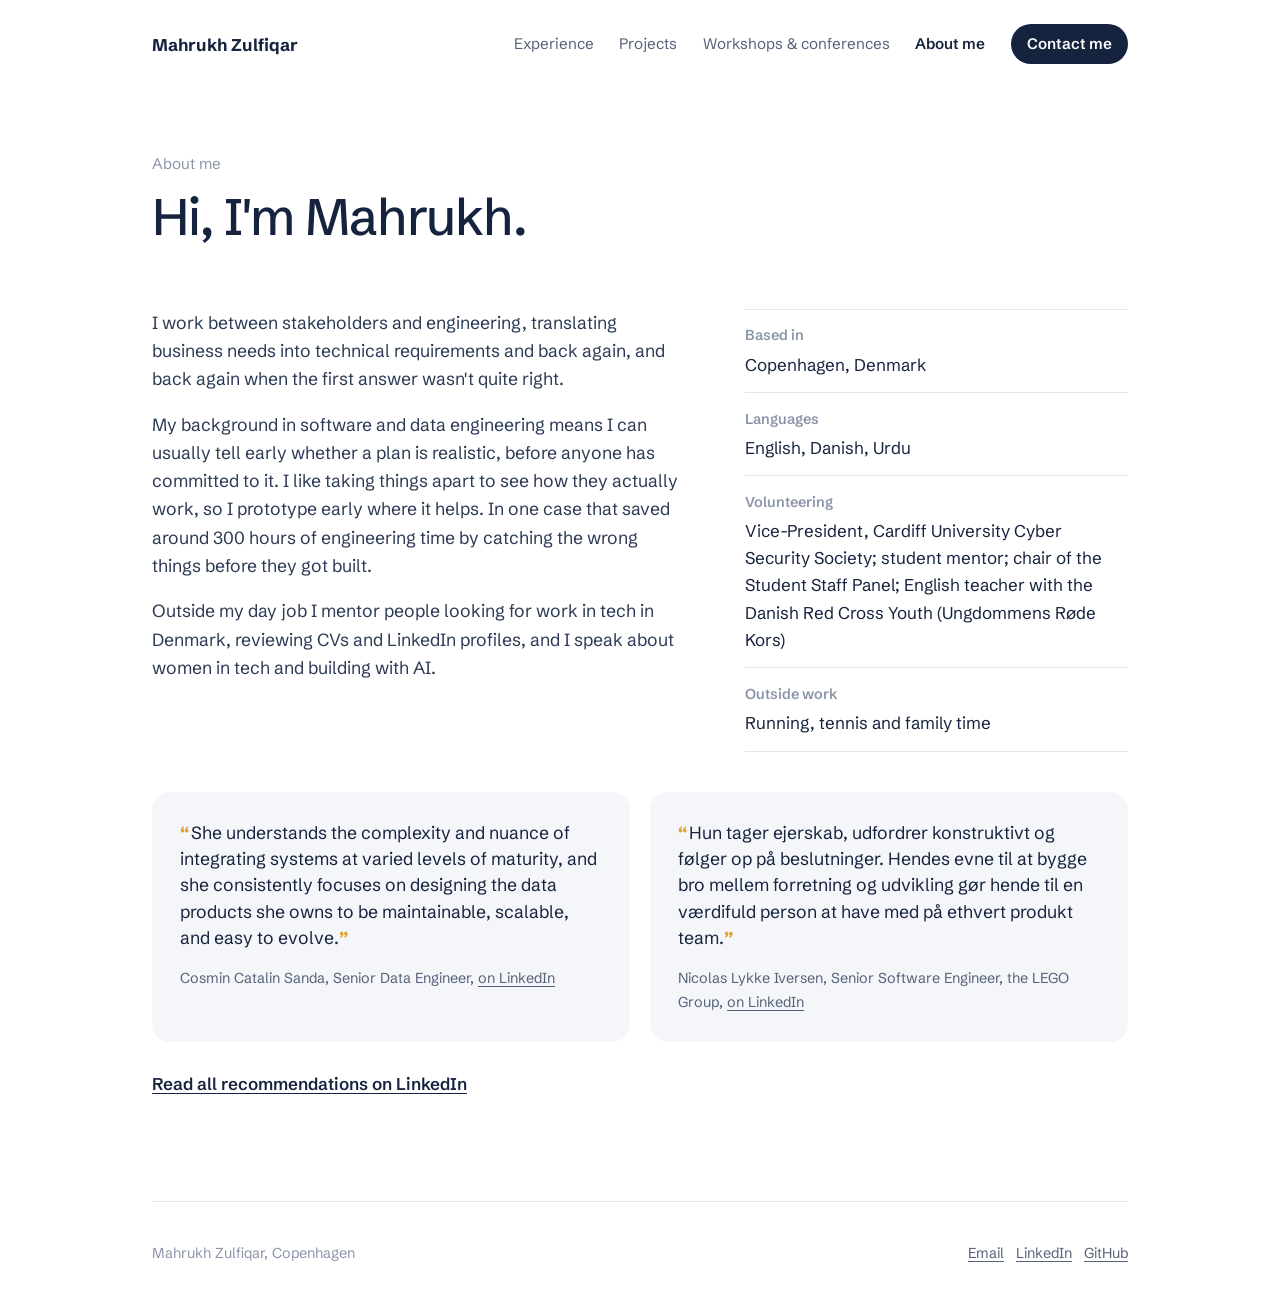
==== about.html @ 2081318f "Add photo, CV, career-ops-dk case study, About me updates" ====
<!DOCTYPE html>
<html lang="en">
<head>
<meta charset="utf-8">
<meta name="viewport" content="width=device-width, initial-scale=1">
<title>About me, Mahrukh Zulfiqar</title>
<meta name="description" content="About Mahrukh Zulfiqar, product manager in Copenhagen.">
<link rel="preconnect" href="https://fonts.googleapis.com">
<link rel="preconnect" href="https://fonts.gstatic.com" crossorigin>
<link href="https://fonts.googleapis.com/css2?family=Schibsted+Grotesk:wght@400;500;600;700&display=swap" rel="stylesheet">
<link rel="stylesheet" href="style.css?v=14">
</head>
<body>
<div class="wrap">
<header class="site-head">
  <a class="name" href="index.html">Mahrukh Zulfiqar</a>
  <nav aria-label="Main">
    <a href="index.html#experience">Experience</a>
    <a href="index.html#projects">Projects</a>
    <a href="index.html#conferences">Workshops &amp; conferences</a>
    <a href="about.html" aria-current="page">About me</a>
    <a class="pill" href="index.html#contact">Contact me</a>
  </nav>
</header>
<main>
<div class="page-head">
  <p class="label">About me</p>
  <h1>Hi, I'm Mahrukh.</h1>
</div>
<section aria-label="About me" style="padding-top:1rem">
  <div class="about">
    <div class="about-main">
      <p>I work between stakeholders and engineering, translating business needs into technical requirements and back again, and back again when the first answer wasn't quite right.</p>
      <p>My background in software and data engineering means I can usually tell early whether a plan is realistic, before anyone has committed to it. I like taking things apart to see how they actually work, so I prototype early where it helps. In one case that saved around 300 hours of engineering time by catching the wrong things before they got built.</p>
      <p>Outside my day job I mentor people looking for work in tech in Denmark, reviewing CVs and LinkedIn profiles, and I speak about women in tech and building with AI.</p>
    </div>
    <dl class="about-facts">
      <div><dt>Based in</dt><dd>Copenhagen, Denmark</dd></div>
      <div><dt>Languages</dt><dd>English, Danish, Urdu</dd></div>
      <div><dt>Volunteering</dt><dd>Vice-President, Cardiff University Cyber Security Society; student mentor; chair of the Student Staff Panel; English teacher with the Danish Red Cross Youth (Ungdommens Røde Kors)</dd></div>
      <div><dt>Outside work</dt><dd>Running, tennis and family time</dd></div>
    </dl>
  </div>
  <div class="quotes">
    <figure>
      <blockquote>She understands the complexity and nuance of integrating systems at varied levels of maturity, and she consistently focuses on designing the data products she owns to be maintainable, scalable, and easy to evolve.</blockquote>
      <figcaption>Cosmin Catalin Sanda, Senior Data Engineer, <a href="https://www.linkedin.com/in/mahrukhzulfiqar/details/recommendations/">on LinkedIn</a></figcaption>
    </figure>
    <figure>
      <blockquote lang="da">Hun tager ejerskab, udfordrer konstruktivt og følger op på beslutninger. Hendes evne til at bygge bro mellem forretning og udvikling gør hende til en værdifuld person at have med på ethvert produkt team.</blockquote>
      <figcaption>Nicolas Lykke Iversen, Senior Software Engineer, the LEGO Group, <a href="https://www.linkedin.com/in/mahrukhzulfiqar/details/recommendations/">on LinkedIn</a></figcaption>
    </figure>
    <p class="all-recs"><a href="https://www.linkedin.com/in/mahrukhzulfiqar/details/recommendations/">Read all recommendations on LinkedIn</a></p>
  </div>
</section>

</main>
<footer class="site-foot">
  <p>Mahrukh Zulfiqar, Copenhagen</p>
  <p><a href="mailto:mahrukzulfiqar@gmail.com">Email</a> &nbsp; <a href="https://www.linkedin.com/in/mahrukhzulfiqar/">LinkedIn</a> &nbsp; <a href="https://github.com/mahrukhzulfiqar">GitHub</a></p>
</footer>
</div>
</body>
</html>
---- style.css ----
/* Mahrukh Zulfiqar portfolio, v4: editorial, white, navy ink, amber only for live energy data */
:root {
  --ink: #16233f;
  --ink-soft: #55617a;
  --ink-faint: #8a94a8;
  --bg: #ffffff;
  --tint: #f4f6f9;
  --line: #e3e7ee;
  --amber: #e3a12f;
  --night: #b9c9d8;
  --measure: 38rem;
  --font: "Schibsted Grotesk", "Helvetica Neue", Arial, sans-serif;
}
* { box-sizing: border-box; }
html { -webkit-text-size-adjust: 100%; scroll-behavior: smooth; }
@media (prefers-reduced-motion: reduce) { html { scroll-behavior: auto; } }
body { margin: 0; background: var(--bg); color: var(--ink); font-family: var(--font); font-size: 1.0625rem; line-height: 1.6; }
a { color: var(--ink); text-decoration-thickness: 1px; text-underline-offset: 0.2em; }
a:hover { text-decoration-thickness: 2px; }
a:focus-visible { outline: 3px solid var(--amber); outline-offset: 3px; border-radius: 4px; }
h1, h2, h3 { letter-spacing: -0.02em; font-weight: 600; }
.wrap { max-width: 64rem; margin: 0 auto; padding: 0 1.5rem; }

/* live grid ticker */
.ticker { background: var(--ink); color: #dfe6ef; font-size: 0.82rem; }
.ticker .wrap { max-width: none; display: flex; justify-content: center; gap: 2rem; align-items: center; min-height: 2.25rem; overflow-x: auto; white-space: nowrap; scrollbar-width: none; }
.ticker .wrap::-webkit-scrollbar { display: none; }
.ticker .live-tag { display: inline-flex; align-items: center; gap: 0.45rem; font-weight: 700; color: #fff; }
.ticker .dot { width: 7px; height: 7px; border-radius: 50%; background: var(--amber); }
.ticker b { color: #fff; font-weight: 700; }
.ticker .hl { color: var(--amber); font-weight: 700; }
.ticker a { color: #dfe6ef; }
@media (prefers-reduced-motion: no-preference) {
  .ticker .dot { animation: pulse 2.4s ease-in-out infinite; }
  @keyframes pulse { 0%, 100% { opacity: 1; } 50% { opacity: 0.3; } }
}

/* header */
.site-head { display: flex; justify-content: space-between; align-items: center; padding: 1.5rem 0; gap: 1rem; flex-wrap: wrap; }
.site-head .name { font-weight: 700; text-decoration: none; }
.site-head nav { display: flex; align-items: center; gap: 1.6rem; font-size: 0.95rem; flex-wrap: wrap; }
.site-head nav a { text-decoration: none; color: var(--ink-soft); }
.site-head nav a:hover, .site-head nav a[aria-current="page"] { color: var(--ink); }
.site-head nav a[aria-current="page"] { font-weight: 600; }
.pill { background: var(--ink); color: #fff !important; padding: 0.5rem 1rem; border-radius: 999px; font-weight: 600; }
.pill:hover { background: #24365c; }

/* intro (home) */
.intro { display: grid; grid-template-columns: minmax(0, 1fr) 15rem; gap: 4rem; align-items: center; padding: 4.5rem 0 4rem; }
.intro h1 { font-size: clamp(2.1rem, 4.6vw, 3.1rem); line-height: 1.15; margin: 0 0 1.25rem; font-weight: 500; }
.intro h1 strong { font-weight: 700; }
.intro p { color: var(--ink-soft); font-size: 1.2rem; max-width: var(--measure); margin: 0 0 1rem; }
.social { display: flex; gap: 1.25rem; margin-top: 1.5rem; font-size: 0.95rem; }
.portrait { width: 15rem; aspect-ratio: 4 / 5; border-radius: 18px; overflow: hidden; background: var(--tint); display: grid; place-items: center; }
.portrait img { width: 100%; height: 100%; object-fit: cover; object-position: 50% 30%; display: block; }
.portrait .initials { font-size: 3.5rem; font-weight: 700; color: var(--ink-faint); letter-spacing: 0.02em; }

/* page head */
.page-head { padding: 4rem 0 2rem; max-width: 44rem; }
.page-head .label { color: var(--ink-faint); font-size: 0.95rem; margin: 0 0 0.75rem; }
.page-head h1 { font-size: clamp(2.2rem, 5vw, 3.2rem); line-height: 1.1; margin: 0 0 1rem; font-weight: 500; }
.page-head p { color: var(--ink-soft); font-size: 1.15rem; margin: 0; }

/* section */
section { padding: 3.5rem 0; }
.section-title { display: flex; justify-content: space-between; align-items: baseline; gap: 1rem; margin-bottom: 1rem; }
.section-title h2 { font-size: 1.5rem; margin: 0; font-weight: 600; }
.section-title a { font-size: 0.95rem; color: var(--ink-soft); }

/* story list (Lorenzo-style) */
.stories { list-style: none; margin: 0; padding: 0; border-top: 1px solid var(--line); }
.story { border-bottom: 1px solid var(--line); }
.story > a, .story > div { display: grid; grid-template-columns: minmax(0, 1fr) 13rem; gap: 2rem; padding: 2rem 0; text-decoration: none; }
.story .meta { color: var(--ink-faint); font-size: 0.9rem; margin: 0 0 0.4rem; }
.story h3 { font-size: clamp(1.4rem, 2.6vw, 1.85rem); line-height: 1.2; margin: 0 0 0.6rem; font-weight: 600; }
.story p { color: var(--ink-soft); margin: 0; max-width: 40rem; }
.story .side { display: flex; flex-direction: column; justify-content: space-between; align-items: flex-end; text-align: right; font-size: 0.9rem; color: var(--ink-faint); gap: 1rem; }
.story .go { color: var(--ink); font-weight: 600; }
.story > a:hover h3 { text-decoration: underline; text-decoration-thickness: 2px; text-underline-offset: 0.18em; }
.story .tag { display: inline-block; font-size: 0.8rem; font-weight: 700; padding: 0.15rem 0.6rem; border-radius: 999px; background: #e3f2e5; color: #1d5a2a; }
.story .tag.soon { background: var(--tint); color: var(--ink-soft); }

/* index columns (Schaffner-style) */
.index { display: grid; grid-template-columns: repeat(3, minmax(0, 1fr)); gap: 2.5rem; border-top: 1px solid var(--line); padding-top: 2rem; }
.index h2 { font-size: 0.95rem; font-weight: 700; margin: 0 0 0.75rem; letter-spacing: 0; }
.index ul { list-style: none; margin: 0; padding: 0; }
.index li { margin: 0 0 0.6rem; line-height: 1.4; }
.index li span { display: block; color: var(--ink-faint); font-size: 0.9rem; }

/* feature image */
.shot { margin: 0 0 1rem; background: var(--tint); border-radius: 18px; padding: 2.5rem 2.5rem 0; overflow: hidden; }
.shot img { width: 100%; max-width: 46rem; margin: 0 auto; display: block; border-radius: 10px 10px 0 0; box-shadow: 0 20px 50px -25px rgba(22, 35, 63, 0.5); }

/* workshop numbers */
.numbers { display: grid; grid-template-columns: repeat(3, minmax(0, 1fr)); border-top: 1px solid var(--line); border-bottom: 1px solid var(--line); margin: 0 0 2.5rem; }
.numbers div { padding: 1.5rem 0; }
.numbers div + div { border-left: 1px solid var(--line); padding-left: 1.5rem; }
.numbers strong { display: block; font-size: clamp(1.8rem, 4vw, 2.6rem); font-weight: 600; letter-spacing: -0.02em; line-height: 1.1; }
.numbers span { color: var(--ink-soft); font-size: 0.95rem; }

/* definition rows */
.rows { margin: 0; border-top: 1px solid var(--line); }
.rows > div { display: grid; grid-template-columns: 13rem minmax(0, 1fr); gap: 2rem; padding: 1.25rem 0; border-bottom: 1px solid var(--line); }
.rows dt { font-weight: 600; }
.rows dd { margin: 0; color: var(--ink-soft); max-width: 40rem; }

/* principles */
.principles { list-style: none; margin: 0; padding: 0; border-top: 1px solid var(--line); counter-reset: none; }
.principles li { display: grid; grid-template-columns: 13rem minmax(0, 1fr); gap: 2rem; padding: 1.75rem 0; border-bottom: 1px solid var(--line); }
.principles h3 { font-size: 1.2rem; margin: 0; line-height: 1.3; }
.principles p { margin: 0; color: var(--ink-soft); max-width: 40rem; }

/* buttons */
.btns { display: flex; flex-wrap: wrap; gap: 0.75rem; margin-top: 1.75rem; }
.btn { display: inline-block; padding: 0.7rem 1.2rem; border-radius: 999px; border: 1.5px solid var(--ink); text-decoration: none; font-weight: 600; font-size: 0.95rem; }
.btn.primary { background: var(--ink); color: #fff; }
.btn:hover { background: var(--ink); color: #fff; }
.btn.primary:hover { background: #24365c; }

/* closing contact */
.closing { background: var(--tint); border-radius: 24px; padding: 3.5rem; margin: 2rem 0 0; }
.closing h2 { font-size: clamp(1.8rem, 4vw, 2.6rem); line-height: 1.15; margin: 0 0 0.75rem; font-weight: 500; max-width: 20ch; }
.closing p { color: var(--ink-soft); margin: 0; max-width: var(--measure); font-size: 1.1rem; }

/* contact page */
.contact-list { list-style: none; margin: 0; padding: 0; border-top: 1px solid var(--line); }
.contact-list li a { display: flex; justify-content: space-between; align-items: baseline; gap: 1rem; padding: 1.5rem 0; border-bottom: 1px solid var(--line); text-decoration: none; }
.contact-list strong { font-size: clamp(1.4rem, 3vw, 2rem); font-weight: 600; letter-spacing: -0.02em; }
.contact-list span { color: var(--ink-soft); }
.contact-list li a:hover strong { text-decoration: underline; text-decoration-thickness: 2px; text-underline-offset: 0.18em; }

/* article (case study) */
.article { max-width: 42rem; }
.article h2 { font-size: 1.45rem; margin: 3rem 0 0.75rem; }
.article p, .article li { color: #2c3a55; }
.article blockquote { margin: 1.5rem 0; padding: 0.25rem 0 0.25rem 1.25rem; border-left: 3px solid var(--amber); }
.article table { border-collapse: collapse; width: 100%; font-size: 0.95rem; margin: 1rem 0; }
.article th, .article td { text-align: left; vertical-align: top; padding: 0.7rem 0.75rem 0.7rem 0; border-bottom: 1px solid var(--line); }
figure { margin: 1.5rem 0; }
figcaption { font-size: 0.85rem; color: var(--ink-faint); margin-top: 0.5rem; }
.day svg { width: 100%; height: auto; display: block; }
.wide { max-width: 46rem; }

.site-foot { display: flex; justify-content: space-between; gap: 1rem; flex-wrap: wrap; padding: 2.5rem 0 3rem; margin-top: 3rem; border-top: 1px solid var(--line); color: var(--ink-faint); font-size: 0.9rem; }
.site-foot p { margin: 0; }
.site-foot a { color: var(--ink-soft); }

@media (max-width: 52rem) {
  .intro { grid-template-columns: 1fr; gap: 2rem; padding: 2.5rem 0 2.5rem; }
  .portrait { width: 9rem; order: -1; }
  .story > a, .story > div { grid-template-columns: 1fr; gap: 0.75rem; }
  .story .side { flex-direction: row; align-items: center; text-align: left; justify-content: flex-start; gap: 1.5rem; }
  .index { grid-template-columns: 1fr; gap: 1.75rem; }
  .rows > div, .principles li { grid-template-columns: 1fr; gap: 0.35rem; }
  .numbers { grid-template-columns: 1fr; }
  .numbers div + div { border-left: 0; border-top: 1px solid var(--line); padding-left: 0; }
  .closing { padding: 2rem 1.5rem; }
  .shot { padding: 1.25rem 1.25rem 0; }
}
.links { display: flex; flex-wrap: wrap; gap: 0.75rem; margin: 1.5rem 0; }
.article .sub { color: var(--ink-soft); font-size: 1.15rem; }
.article h1 { font-size: clamp(2rem, 5vw, 3rem); line-height: 1.1; margin: 0 0 1rem; font-weight: 500; }
.back { font-size: 0.95rem; color: var(--ink-soft); }

@media (max-width: 70rem) { .ticker .wrap { justify-content: flex-start; } }
.numbers + .rows { border-top: 0; }

/* CV timeline */
.cv { list-style: none; margin: 0; padding: 0; }
.cv > li { display: grid; grid-template-columns: 10rem minmax(0, 1fr); gap: 2.5rem; }
.cv .when { padding-top: 0.15rem; text-align: right; color: var(--ink-soft); font-weight: 600; font-size: 0.95rem; line-height: 1.4; }
.cv .when span { display: block; font-weight: 400; color: var(--ink-faint); font-size: 0.85rem; }
.cv .what { position: relative; border-left: 2px solid var(--line); padding: 0 0 2.5rem 2rem; }
.cv > li:last-child .what { padding-bottom: 0.5rem; }
.cv .what::before { content: ""; position: absolute; left: -7px; top: 0.45rem; width: 12px; height: 12px; border-radius: 50%; background: var(--bg); border: 2px solid var(--ink); }
.cv > li.now .what::before { background: var(--amber); border-color: var(--amber); }
.cv h3 { font-size: 1.25rem; margin: 0; line-height: 1.3; }
.cv .org { color: var(--ink-soft); margin: 0.1rem 0 0.6rem; }
.cv ul { margin: 0; padding-left: 1.1rem; color: #2c3a55; max-width: 42rem; }
.cv ul li { margin-bottom: 0.35rem; }
.cv .note { font-size: 0.95rem; color: var(--ink-soft); margin: 0 0 0.6rem; font-style: italic; }
.cv-sub { font-size: 1.05rem; font-weight: 700; margin: 2.5rem 0 1.25rem; }
@media (max-width: 52rem) {
  .cv > li { grid-template-columns: 1fr; gap: 0.35rem; }
  .cv .when { text-align: left; }
  .cv .what { padding-bottom: 2rem; }
}
section[id] { scroll-margin-top: 1rem; }
.lead-sm { color: var(--ink-soft); max-width: var(--measure); margin: -0.25rem 0 1.75rem; }

/* Earlier work card (homepage) */
.earlier { display: grid; grid-template-columns: minmax(0, 0.9fr) minmax(0, 1.4fr); gap: 2.5rem; align-items: center; margin-top: 2.5rem; padding: 2.5rem; border-radius: 24px; background: var(--tint); text-decoration: none; transition: background 0.2s; }
.earlier:hover { background: #edf0f5; }
.earlier-label { color: var(--ink-soft); margin: 0 0 0.6rem; font-size: 1.05rem; }
.earlier h3 { font-size: clamp(1.5rem, 2.8vw, 2.1rem); line-height: 1.15; margin: 0 0 0.75rem; font-weight: 600; letter-spacing: -0.025em; }
.earlier p { color: var(--ink-soft); margin: 0 0 1.25rem; max-width: 26rem; }
.earlier-go { font-weight: 600; }
.earlier:hover .earlier-go { text-decoration: underline; text-decoration-thickness: 2px; text-underline-offset: 0.2em; }
.earlier-art { display: grid; grid-template-columns: repeat(3, minmax(0, 1fr)); gap: 1rem; }
.earlier-art div { transform: rotate(-2deg); }
.earlier-art div:nth-child(2) { transform: translateY(-0.75rem) rotate(1.5deg); }
.earlier-art div:nth-child(3) { transform: rotate(-1deg); }
.earlier-art svg { width: 100%; height: auto; display: block; filter: drop-shadow(0 12px 20px rgba(22, 35, 63, 0.12)); font-family: var(--font); }
@media (prefers-reduced-motion: reduce) { .earlier { transition: none; } }
@media (max-width: 52rem) {
  .earlier { grid-template-columns: 1fr; padding: 1.75rem; }
}
.stack { display: flex; flex-wrap: wrap; gap: 0.4rem; margin-top: 0.75rem; padding: 0; list-style: none; }
.stack li { font-size: 0.8rem; padding: 0.15rem 0.6rem; border-radius: 999px; background: var(--tint); color: var(--ink-soft); }

/* About me */
.about { display: grid; grid-template-columns: minmax(0, 1.4fr) minmax(0, 1fr); gap: 3.5rem; }
.about-main p { margin: 0 0 1.1rem; color: #2c3a55; max-width: var(--measure); font-size: 1.1rem; }
.about-facts { margin: 0; border-top: 1px solid var(--line); }
.about-facts > div { padding: 0.9rem 0; border-bottom: 1px solid var(--line); }
.about-facts dt { font-weight: 600; font-size: 0.9rem; color: var(--ink-faint); }
.about-facts dd { margin: 0.2rem 0 0; }
.quotes { display: grid; grid-template-columns: repeat(2, minmax(0, 1fr)); gap: 1.25rem; margin-top: 2.5rem; }
.quotes figure { margin: 0; background: var(--tint); border-radius: 18px; padding: 1.75rem; }
.quotes blockquote { margin: 0 0 1rem; font-size: 1.1rem; line-height: 1.5; }
.quotes blockquote::before { content: "\201C"; color: var(--amber); font-weight: 700; margin-right: 0.1em; }
.quotes blockquote::after { content: "\201D"; color: var(--amber); font-weight: 700; }
.quotes figcaption { color: var(--ink-soft); font-size: 0.9rem; margin: 0; }

/* certifications */
.certs { list-style: none; margin: 0; padding: 0; display: grid; grid-template-columns: repeat(2, minmax(0, 1fr)); gap: 0 2.5rem; border-top: 1px solid var(--line); }
.certs li { padding: 1.1rem 0; border-bottom: 1px solid var(--line); }
.certs strong { display: block; font-weight: 600; }
.certs span { color: var(--ink-faint); font-size: 0.9rem; }

/* rich story (workshop inside conferences) */
.story-rich > div { cursor: default; }
.questions { margin: 1rem 0; padding-left: 1.1rem; color: #2c3a55; }
.questions li { margin-bottom: 0.3rem; }
.mini-numbers { display: flex; flex-wrap: wrap; gap: 2.5rem; margin: 1.25rem 0; }
.mini-numbers strong { display: block; font-size: 1.6rem; font-weight: 600; letter-spacing: -0.02em; line-height: 1.1; }
.mini-numbers span { color: var(--ink-faint); font-size: 0.9rem; }
.story-rich .btns { margin-top: 1.25rem; }

@media (max-width: 52rem) {
  .about, .quotes, .certs { grid-template-columns: 1fr; }
  .about { gap: 2rem; }
}

/* smaller contact and earlier-work boxes */
.closing { padding: 2rem 2.25rem; border-radius: 18px; }
.closing h2 { font-size: 1.5rem; margin-bottom: 0.5rem; }
.contact-list li a { padding: 0.85rem 0; }
.contact-list strong { font-size: 1.1rem; }
.contact-list span { font-size: 0.95rem; }
.earlier { padding: 1.5rem 1.75rem; gap: 2rem; margin-top: 2rem; border-radius: 18px; grid-template-columns: minmax(0, 1fr) minmax(0, 1.1fr); }
.earlier-label { font-size: 0.9rem; margin-bottom: 0.35rem; }
.earlier h3 { font-size: 1.3rem; margin-bottom: 0.4rem; }
.earlier p { font-size: 0.95rem; margin-bottom: 0.75rem; }
.earlier-go { font-size: 0.95rem; }
.earlier-art { gap: 0.6rem; max-width: 26rem; justify-self: end; }

/* company badges / logos */
.role-head { display: flex; gap: 0.9rem; align-items: center; margin-bottom: 0.6rem; }
.role-head .org { margin: 0.05rem 0 0; }
.logo { position: relative; flex: none; width: 2.75rem; height: 2.75rem; border-radius: 10px; background: var(--tint); border: 1px solid var(--line); display: grid; place-items: center; overflow: hidden; }
.logo img { position: absolute; inset: 0; width: 100%; height: 100%; object-fit: contain; padding: 0.3rem; background: #fff; }
.logo-txt { font-size: 0.6rem; font-weight: 700; color: var(--ink-soft); text-align: center; line-height: 1.1; padding: 0 0.15rem; }
.certs li { display: flex; gap: 0.9rem; align-items: center; }

/* case study (Lorenzo-style) */
.cs { padding-top: 2.5rem; }
.cs .meta-line { color: var(--ink-faint); margin: 1.5rem 0 0.5rem; }
.cs h1 { font-size: clamp(2.2rem, 5vw, 3.2rem); line-height: 1.08; margin: 0 0 0.75rem; font-weight: 600; letter-spacing: -0.03em; }
.cs .sub { font-size: 1.25rem; color: var(--ink-soft); margin: 0 0 1.5rem; }
.cs-meta { display: flex; flex-wrap: wrap; gap: 0.5rem 2.5rem; margin: 0 0 0.5rem; padding: 1rem 0; border-top: 1px solid var(--line); border-bottom: 1px solid var(--line); }
.cs-meta dt { font-size: 0.85rem; color: var(--ink-faint); }
.cs-meta dd { margin: 0; font-weight: 600; }
.cs h2 { font-size: 1.6rem; margin: 3.25rem 0 0.9rem; font-weight: 600; letter-spacing: -0.02em; }
.cs h3 { font-size: 1.2rem; margin: 2rem 0 0.6rem; }
.cs p, .cs li { font-size: 1.06rem; line-height: 1.7; }
.cs ul { padding-left: 1.2rem; }
.cs li { margin-bottom: 0.45rem; }
.cs table td:first-child { font-weight: 600; width: 34%; }
.chosen { display: inline-block; margin-top: 0.35rem; font-size: 0.75rem; font-weight: 700; padding: 0.1rem 0.55rem; border-radius: 999px; background: #e3f2e5; color: #1d5a2a; }
.note-small { font-size: 0.95rem !important; color: var(--ink-soft) !important; }
.related { list-style: none; padding: 0 !important; border-top: 1px solid var(--line); }
.related li { border-bottom: 1px solid var(--line); margin: 0 !important; }
.related a { display: block; padding: 0.9rem 0; text-decoration: none; font-weight: 600; }
.related a:hover { text-decoration: underline; }

/* CV download button in intro links */
.social { align-items: center; flex-wrap: wrap; row-gap: 0.75rem; }
.intro > div { min-width: 0; }
.social a.cv-btn { text-decoration: none; padding: 0.45rem 1rem; border-radius: 999px; background: var(--ink); color: #fff; font-weight: 600; }
.social a.cv-btn:hover { background: #24365c; color: #fff; }
.all-recs { margin: 0.5rem 0 0; font-weight: 600; }
figcaption a { color: inherit; }
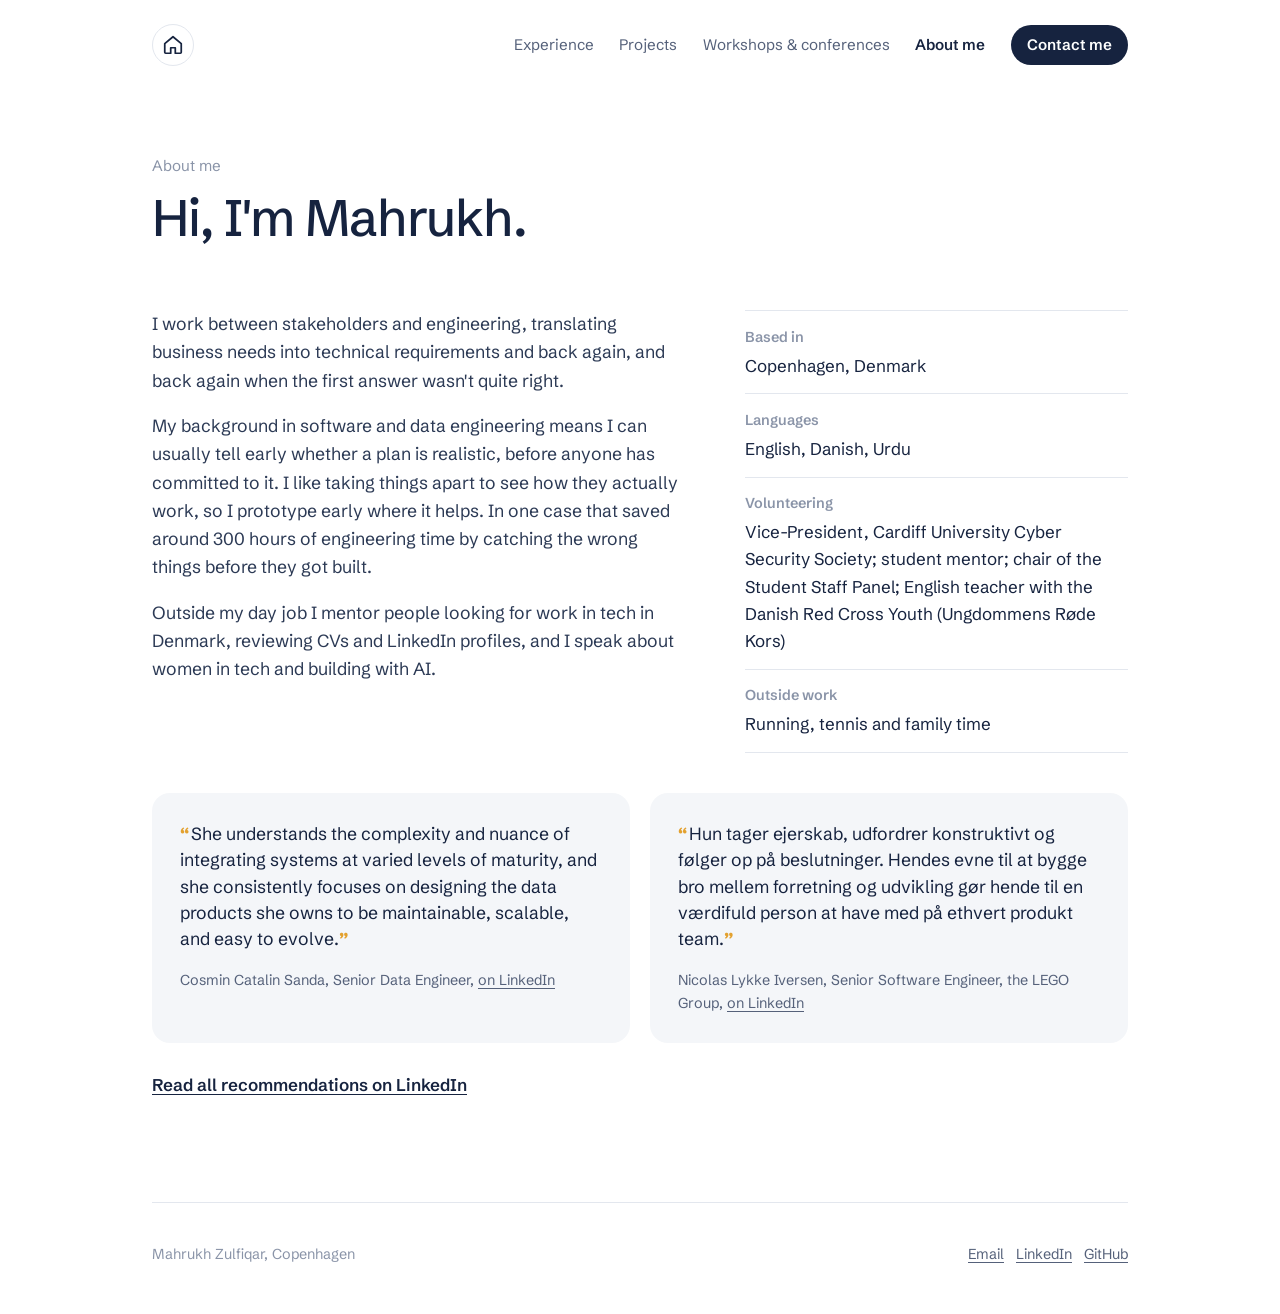
==== commit 71e6b1ec: "Home icon and headline wording" ====
--- a/about.html
+++ b/about.html
@@ -4,22 +4,22 @@
 <meta charset="utf-8">
 <meta name="viewport" content="width=device-width, initial-scale=1">
 <title>About me, Mahrukh Zulfiqar</title>
-<meta name="description" content="About Mahrukh Zulfiqar, product manager in Copenhagen.">
+<meta name="description" content="About Mahrukh Zulfiqar, Product Manager in Copenhagen.">
 <link rel="preconnect" href="https://fonts.googleapis.com">
 <link rel="preconnect" href="https://fonts.gstatic.com" crossorigin>
 <link href="https://fonts.googleapis.com/css2?family=Schibsted+Grotesk:wght@400;500;600;700&display=swap" rel="stylesheet">
-<link rel="stylesheet" href="style.css?v=14">
+<link rel="stylesheet" href="style.css?v=16">
 </head>
 <body>
 <div class="wrap">
 <header class="site-head">
-  <a class="name" href="index.html">Mahrukh Zulfiqar</a>
+  <a class="home" href="index.html" aria-label="Home, Mahrukh Zulfiqar" title="Home"><svg viewBox="0 0 24 24" width="22" height="22" aria-hidden="true"><path d="M3 10.5 12 3l9 7.5V20a1 1 0 0 1-1 1h-5.5v-6h-5v6H4a1 1 0 0 1-1-1z" fill="none" stroke="currentColor" stroke-width="1.9" stroke-linejoin="round"/></svg></a>
   <nav aria-label="Main">
     <a href="index.html#experience">Experience</a>
     <a href="index.html#projects">Projects</a>
     <a href="index.html#conferences">Workshops &amp; conferences</a>
     <a href="about.html" aria-current="page">About me</a>
-    <a class="pill" href="index.html#contact">Contact me</a>
+    <a class="pill" href="contact.html">Contact me</a>
   </nav>
 </header>
 <main>
--- a/style.css
+++ b/style.css
@@ -291,3 +291,9 @@
 .social a.cv-btn:hover { background: #24365c; color: #fff; }
 .all-recs { margin: 0.5rem 0 0; font-weight: 600; }
 figcaption a { color: inherit; }
+.contact-page { padding: 4.5rem 0 3rem; max-width: 46rem; }
+.contact-page h1 { font-size: clamp(2.2rem, 5vw, 3rem); font-weight: 600; letter-spacing: -0.02em; margin: 0 0 0.75rem; }
+.contact-page .contact-list { margin-top: 2.25rem; }
+.site-head .home { display: inline-grid; place-items: center; width: 2.6rem; height: 2.6rem; border-radius: 999px; border: 1.5px solid var(--line); color: var(--ink); }
+.site-head .home:hover { background: var(--tint); border-color: var(--ink); }
+.site-head .home:focus-visible { outline: 2px solid var(--amber, #e3a12f); outline-offset: 2px; }
